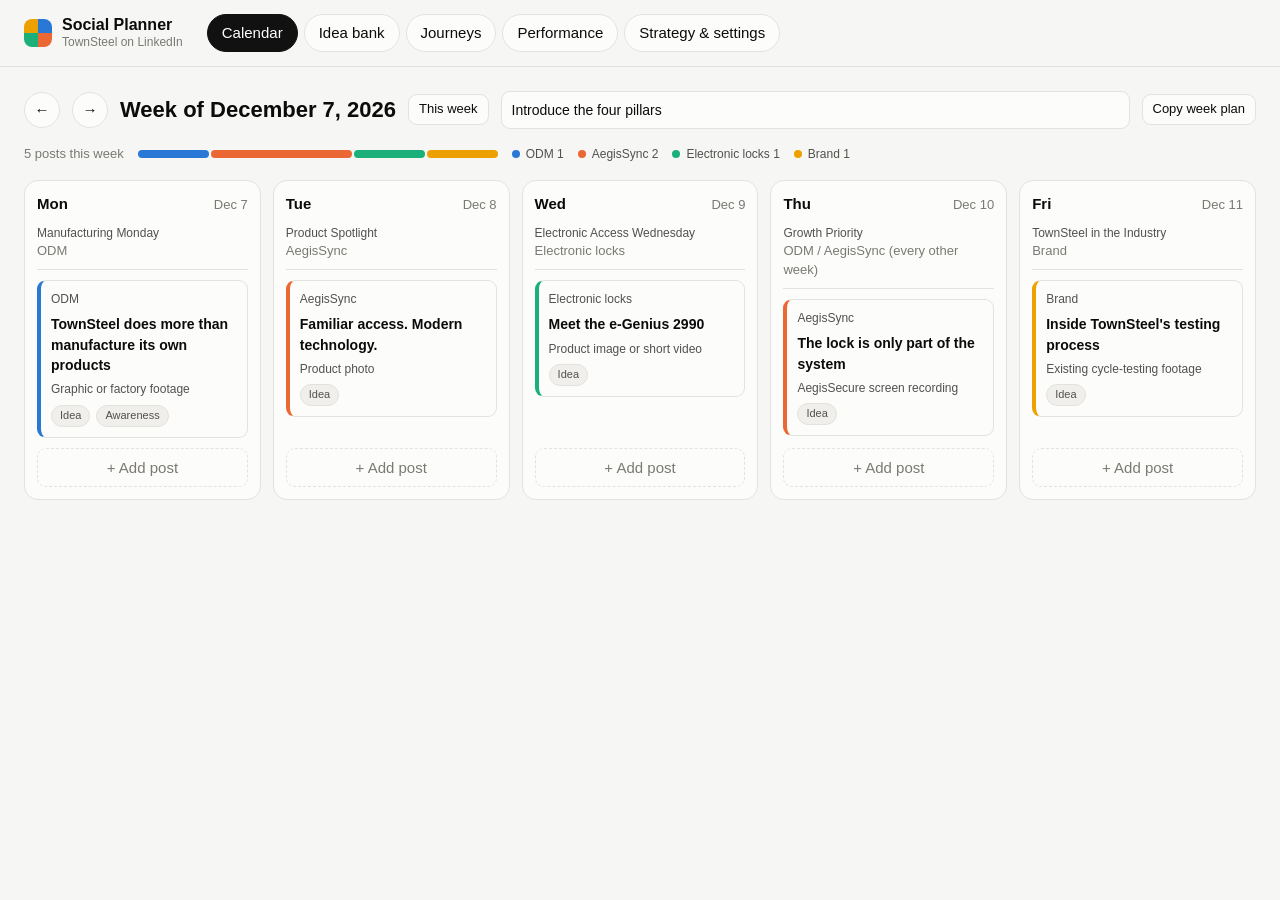
==== townsteel-social-planner/index.html @ 0997a31e "Add files via upload First version of the planner" ====
<!doctype html>
<html lang="en">
<head>
  <meta charset="utf-8">
  <meta name="viewport" content="width=device-width, initial-scale=1">
  <title>TownSteel Social Planner</title>
  <meta name="description" content="A LinkedIn content planner built around flexible content pillars: weekly calendar, idea bank, campaign journeys, and performance tracking.">
  <link rel="stylesheet" href="css/styles.css">
</head>
<body>
  <header class="topbar">
    <div class="brand">
      <span class="brand-mark" aria-hidden="true"></span>
      <div>
        <h1>Social Planner</h1>
        <p class="sub">TownSteel on LinkedIn</p>
      </div>
    </div>
    <nav class="tabs" role="tablist" aria-label="Sections">
      <button class="tab" data-view="calendar" role="tab">Calendar</button>
      <button class="tab" data-view="ideas" role="tab">Idea bank</button>
      <button class="tab" data-view="journeys" role="tab">Journeys</button>
      <button class="tab" data-view="performance" role="tab">Performance</button>
      <button class="tab" data-view="strategy" role="tab">Strategy &amp; settings</button>
    </nav>
  </header>

  <main id="app">
    <section id="view-calendar" class="view" hidden></section>
    <section id="view-ideas" class="view" hidden></section>
    <section id="view-journeys" class="view" hidden></section>
    <section id="view-performance" class="view" hidden></section>
    <section id="view-strategy" class="view" hidden></section>
  </main>

  <dialog id="editor" aria-labelledby="editor-title">
    <form id="editor-form" method="dialog"></form>
  </dialog>

  <div id="toast" role="status" aria-live="polite"></div>
  <div id="tip" role="tooltip"></div>

  <script src="js/seed.js"></script>
  <script src="js/app.js"></script>
</body>
</html>
---- townsteel-social-planner/css/styles.css ----
/* ---------- Design tokens ---------- */
:root {
  color-scheme: light;
  --bg: #f6f6f4;
  --surface: #fcfcfb;
  --surface-2: #f0efec;
  --border: #e3e2de;
  --text: #0b0b0b;
  --text-2: #52514e;
  --text-3: #7a7974;
  --accent: #111111;
  --accent-text: #ffffff;
  --danger: #c43c3b;
  --focus: #2a78d6;

  /* Pillar color set: 8 validated categorical slots, in a fixed order */
  --c0: #2a78d6; --c1: #eb6834; --c2: #1baf7a; --c3: #eda100;
  --c4: #e87ba4; --c5: #008300; --c6: #6250d6; --c7: #e34948;

  --radius: 14px;
  --radius-sm: 9px;
  --shadow: 0 1px 2px rgba(0,0,0,.04), 0 4px 16px rgba(0,0,0,.04);
  --font: -apple-system, BlinkMacSystemFont, "Segoe UI", Inter, Roboto, Helvetica, Arial, sans-serif;
}
@media (prefers-color-scheme: dark) {
  :root {
    color-scheme: dark;
    --bg: #121211;
    --surface: #1a1a19;
    --surface-2: #242423;
    --border: #33332f;
    --text: #f0efec;
    --text-2: #c3c2b7;
    --text-3: #92918a;
    --accent: #f0efec;
    --accent-text: #111111;
    --danger: #e66767;
    --focus: #3987e5;
    --c0: #3987e5; --c1: #d95926; --c2: #199e70; --c3: #c98500;
    --c4: #d55181; --c5: #008300; --c6: #9085e9; --c7: #e66767;
    --shadow: none;
  }
}

* { box-sizing: border-box; }
html { -webkit-text-size-adjust: 100%; }
body {
  margin: 0;
  background: var(--bg);
  color: var(--text);
  font: 15px/1.45 var(--font);
}
button, input, select, textarea { font: inherit; color: inherit; }
:focus-visible { outline: 2px solid var(--focus); outline-offset: 2px; }
h1, h2, h3, h4 { margin: 0; line-height: 1.2; }
p { margin: 0; }
a { color: var(--focus); }

/* ---------- Top bar ---------- */
.topbar {
  position: sticky; top: 0; z-index: 5;
  display: flex; align-items: center; gap: 24px; flex-wrap: wrap;
  padding: 14px 24px;
  background: color-mix(in srgb, var(--bg) 88%, transparent);
  backdrop-filter: blur(8px);
  border-bottom: 1px solid var(--border);
}
.brand { display: flex; align-items: center; gap: 10px; }
.brand-mark {
  width: 28px; height: 28px; border-radius: 8px;
  background: conic-gradient(var(--c0) 0 25%, var(--c1) 0 50%, var(--c2) 0 75%, var(--c3) 0);
}
.brand h1 { font-size: 16px; font-weight: 650; }
.brand .sub { font-size: 12px; color: var(--text-3); }
.tabs { display: flex; gap: 6px; flex-wrap: wrap; }
.tab, .pill-btn {
  border: 1px solid var(--border); background: var(--surface);
  padding: 7px 14px; border-radius: 999px; cursor: pointer; white-space: nowrap;
}
.tab:hover, .pill-btn:hover { border-color: var(--text-3); }
.tab[aria-selected="true"], .pill-btn.active { background: var(--accent); color: var(--accent-text); border-color: var(--accent); }

main { padding: 24px; max-width: 1400px; margin: 0 auto; }

/* ---------- Generic pieces ---------- */
.card {
  background: var(--surface); border: 1px solid var(--border);
  border-radius: var(--radius); box-shadow: var(--shadow); padding: 20px;
}
.row { display: flex; align-items: center; gap: 10px; flex-wrap: wrap; }
.spread { justify-content: space-between; }
.muted { color: var(--text-2); }
.faint { color: var(--text-3); font-size: 13px; }
.section-head { margin-bottom: 16px; }
.section-head h2 { font-size: 22px; font-weight: 650; }
.section-head p { color: var(--text-2); margin-top: 4px; max-width: 70ch; }
.btn {
  border: 1px solid var(--border); background: var(--surface);
  padding: 8px 14px; border-radius: var(--radius-sm); cursor: pointer;
}
.btn:hover { border-color: var(--text-3); }
.btn.primary { background: var(--accent); color: var(--accent-text); border-color: var(--accent); }
.btn.danger { color: var(--danger); }
.btn.small { padding: 5px 10px; font-size: 13px; }
.btn.ghost { border-color: transparent; background: transparent; }
.icon-btn { border: 1px solid var(--border); background: var(--surface); width: 36px; height: 36px; border-radius: 50%; cursor: pointer; }

.chip {
  display: inline-flex; align-items: center; gap: 6px;
  font-size: 12px; color: var(--text-2); white-space: nowrap;
}
.dot { width: 8px; height: 8px; border-radius: 50%; flex: none; background: var(--pc, var(--text-3)); }
.tag {
  display: inline-block; font-size: 11px; padding: 2px 8px; border-radius: 999px;
  background: var(--surface-2); color: var(--text-2); border: 1px solid var(--border);
}
.tag.st-posted { background: var(--accent); color: var(--accent-text); border-color: var(--accent); }


/* ---------- Calendar ---------- */
.week-bar { display: flex; align-items: center; gap: 12px; flex-wrap: wrap; margin-bottom: 16px; }
.week-bar h2 { font-size: 22px; font-weight: 650; }
.week-focus {
  flex: 1 1 260px; min-width: 0;
  border: 1px dashed var(--border); background: transparent; border-radius: var(--radius-sm);
  padding: 7px 10px; color: var(--text-2);
}
.week-focus:hover, .week-focus:focus { border-style: solid; }
.mix { display: flex; align-items: center; gap: 14px; flex-wrap: wrap; margin-bottom: 16px; }
.mix-bar { display: flex; gap: 2px; height: 8px; flex: 1 1 200px; max-width: 360px; }
.mix-bar span { background: var(--pc); border-radius: 4px; }

.week-grid { display: grid; grid-template-columns: repeat(5, minmax(0, 1fr)); gap: 12px; }
.day {
  background: var(--surface); border: 1px solid var(--border); border-radius: var(--radius);
  padding: 12px; display: flex; flex-direction: column; gap: 10px; min-height: 260px;
}
.day.today { border-color: var(--text-2); }
.day-head { display: flex; justify-content: space-between; align-items: baseline; gap: 6px; }
.day-name { font-weight: 650; }
.day-date { color: var(--text-3); font-size: 13px; }
.day-theme { font-size: 12px; color: var(--text-2); border-bottom: 1px solid var(--border); padding-bottom: 8px; }
.post-card {
  text-align: left; width: 100%;
  border: 1px solid var(--border); border-left: 4px solid var(--pc);
  background: var(--surface); border-radius: var(--radius-sm);
  padding: 10px; cursor: pointer; display: flex; flex-direction: column; gap: 6px;
}
.post-card:hover { border-color: var(--text-3); border-left-color: var(--pc); }
.post-card .title { font-weight: 600; font-size: 14px; }
.post-card .format { font-size: 12px; color: var(--text-2); }
.post-card .meta { display: flex; gap: 6px; flex-wrap: wrap; align-items: center; }
.add-slot {
  border: 1px dashed var(--border); background: transparent; color: var(--text-3);
  border-radius: var(--radius-sm); padding: 8px; cursor: pointer; margin-top: auto;
}
.add-slot:hover { color: var(--text); border-color: var(--text-3); }

/* ---------- Lists (ideas, performance table) ---------- */
.filters { display: flex; gap: 6px; flex-wrap: wrap; margin-bottom: 14px; }
.idea-list { display: grid; grid-template-columns: repeat(auto-fill, minmax(280px, 1fr)); gap: 12px; }
.idea { border-left: 4px solid var(--pc); display: flex; flex-direction: column; gap: 8px; padding: 14px 16px; }
.idea .title { font-weight: 600; }
.idea .actions { display: flex; gap: 6px; margin-top: auto; padding-top: 4px; }
.empty { color: var(--text-3); padding: 24px; text-align: center; border: 1px dashed var(--border); border-radius: var(--radius); }

/* ---------- ODM journey ---------- */
.stages { display: grid; gap: 12px; margin-bottom: 16px; }
.stage { display: flex; flex-direction: column; gap: 10px; }
.stage h3 { font-size: 16px; }
.stage .count { color: var(--text-3); font-weight: 400; }
.stage .item { font-size: 14px; padding: 8px 10px; border: 1px solid var(--border); border-radius: var(--radius-sm); cursor: pointer; background: var(--surface); text-align: left; }
.stage .item:hover { border-color: var(--text-3); }
.stage .item small { display: block; color: var(--text-3); }
.checklist label { display: flex; gap: 10px; align-items: flex-start; padding: 8px 0; border-bottom: 1px solid var(--border); cursor: pointer; }
.checklist label:last-child { border-bottom: 0; }
.checklist input { margin-top: 3px; width: 16px; height: 16px; flex: none; accent-color: var(--accent); }
.checklist .done span { color: var(--text-3); text-decoration: line-through; }

/* ---------- Performance ---------- */
.kpis { display: grid; grid-template-columns: repeat(4, minmax(0, 1fr)); gap: 12px; margin-bottom: 16px; }
.kpi .label { font-size: 13px; color: var(--text-2); }
.kpi .value { font-size: 28px; font-weight: 650; margin-top: 4px; font-variant-numeric: tabular-nums; }
.kpi .note { font-size: 12px; color: var(--text-3); margin-top: 2px; }
.charts { display: grid; grid-template-columns: repeat(2, minmax(0, 1fr)); gap: 12px; margin-bottom: 16px; }
.chart h3 { font-size: 15px; font-weight: 600; }
.chart .faint { margin: 2px 0 14px; }
.hbar { display: grid; grid-template-columns: 120px 1fr 64px; align-items: center; gap: 10px; padding: 5px 0; cursor: default; }
.hbar .name { font-size: 13px; color: var(--text-2); overflow: hidden; text-overflow: ellipsis; white-space: nowrap; }
.hbar .track { height: 22px; position: relative; border-left: 1px solid var(--border); }
.hbar .fill { height: 100%; background: var(--pc); border-radius: 0 4px 4px 0; min-width: 2px; }
.hbar .val { font-size: 13px; text-align: right; font-variant-numeric: tabular-nums; }
.hbar:hover .fill { filter: brightness(1.08); }
.table-wrap { overflow-x: auto; }
table { width: 100%; border-collapse: collapse; font-size: 14px; }
th, td { text-align: left; padding: 9px 10px; border-bottom: 1px solid var(--border); white-space: nowrap; }
th { font-size: 12px; color: var(--text-2); font-weight: 600; }
td.num, th.num { text-align: right; font-variant-numeric: tabular-nums; }
td.title-cell { white-space: normal; min-width: 220px; }
tr.clickable { cursor: pointer; }
tr.clickable:hover td { background: var(--surface-2); }
.grid-2 { display: grid; grid-template-columns: repeat(2, minmax(0, 1fr)); gap: 12px; }

/* ---------- Strategy & settings ---------- */
.pillar-cards { display: grid; grid-template-columns: repeat(2, minmax(0, 1fr)); gap: 12px; margin-bottom: 16px; }
.pillar-card { border-top: 4px solid var(--pc); }
.pillar-card h3 { font-size: 16px; margin-bottom: 4px; }
.pillar-card dl { margin: 10px 0 0; display: grid; gap: 6px; font-size: 14px; }
.pillar-card dt { font-size: 12px; color: var(--text-3); }
.pillar-card dd { margin: 0; color: var(--text-2); }
.theme-row { display: grid; grid-template-columns: 40px 1.3fr 1fr 1fr; gap: 8px; align-items: center; padding: 8px 0; border-bottom: 1px solid var(--border); }
.theme-row:last-child { border-bottom: 0; }
.rules li { margin-bottom: 6px; color: var(--text-2); }

/* ---------- Forms & dialog ---------- */
label.field { display: flex; flex-direction: column; gap: 5px; font-size: 13px; color: var(--text-2); }
input[type="text"], input[type="url"], input[type="date"], input[type="number"], select, textarea {
  width: 100%; border: 1px solid var(--border); background: var(--surface); border-radius: var(--radius-sm);
  padding: 8px 10px; color: var(--text); font-size: 14px;
}
textarea { resize: vertical; min-height: 90px; }
dialog {
  border: 1px solid var(--border); border-radius: var(--radius); padding: 0;
  width: min(680px, calc(100vw - 32px)); max-height: calc(100vh - 32px);
  background: var(--surface); color: var(--text);
}
dialog::backdrop { background: rgba(0,0,0,.35); }
.dlg-head { display: flex; justify-content: space-between; align-items: center; padding: 16px 20px; border-bottom: 1px solid var(--border); position: sticky; top: 0; background: var(--surface); z-index: 1; }
.dlg-head h2 { font-size: 17px; }
.dlg-body { padding: 18px 20px; display: grid; gap: 14px; }
.dlg-foot { display: flex; gap: 8px; justify-content: space-between; flex-wrap: wrap; padding: 14px 20px; border-top: 1px solid var(--border); position: sticky; bottom: 0; background: var(--surface); }
.form-2 { display: grid; grid-template-columns: 1fr 1fr; gap: 12px; }
.form-3 { display: grid; grid-template-columns: repeat(3, 1fr); gap: 12px; }
fieldset { border: 1px solid var(--border); border-radius: var(--radius-sm); padding: 12px 14px 14px; margin: 0; }
legend { font-size: 13px; font-weight: 600; padding: 0 6px; }
.counter { font-size: 12px; color: var(--text-3); text-align: right; }
.counter.warn { color: var(--danger); }

#toast {
  position: fixed; left: 50%; bottom: 24px; transform: translateX(-50%) translateY(20px);
  background: var(--accent); color: var(--accent-text); padding: 10px 16px; border-radius: 999px;
  opacity: 0; pointer-events: none; transition: .2s; font-size: 14px; z-index: 50;
}
#toast.show { opacity: 1; transform: translateX(-50%) translateY(0); }
#tip {
  position: fixed; z-index: 60; pointer-events: none; opacity: 0;
  background: var(--surface); color: var(--text); border: 1px solid var(--border);
  border-radius: var(--radius-sm); padding: 8px 10px; font-size: 13px; box-shadow: 0 4px 16px rgba(0,0,0,.12);
  max-width: 240px;
}
#tip.show { opacity: 1; }
#tip b { display: block; margin-bottom: 2px; }

/* ---------- Flexible settings ---------- */
.pillar-card .card-actions { display: flex; gap: 4px; flex-wrap: wrap; margin-top: 12px; }
.pillar-card.archived { opacity: .6; }
.swatches { display: flex; gap: 8px; flex-wrap: wrap; }
.swatch { position: relative; }
.swatch input { position: absolute; opacity: 0; inset: 0; cursor: pointer; }
.swatch span { display: block; width: 30px; height: 30px; border-radius: 50%; background: var(--pc); border: 3px solid var(--surface); box-shadow: 0 0 0 1px var(--border); }
.swatch input:checked + span { box-shadow: 0 0 0 2px var(--text); }
.swatch input:focus-visible + span { outline: 2px solid var(--focus); outline-offset: 2px; }
.swatch.used span::after { content: ""; position: absolute; right: -2px; top: -2px; width: 9px; height: 9px; border-radius: 50%; background: var(--text-3); border: 2px solid var(--surface); }
.chip-list { display: flex; gap: 6px; flex-wrap: wrap; margin-bottom: 10px; }
.chip-edit { display: inline-flex; align-items: center; gap: 4px; padding: 4px 6px 4px 10px; border: 1px solid var(--border); border-radius: 999px; font-size: 13px; background: var(--surface); }
.chip-edit button { border: 0; background: transparent; cursor: pointer; color: var(--text-3); padding: 0 4px; font-size: 13px; }
.chip-edit button:hover { color: var(--danger); }
.chip-edit.locked { padding-right: 10px; }
.add-row { display: flex; gap: 8px; }
.add-row input { flex: 1; min-width: 0; }
.check-item { display: flex; gap: 10px; align-items: flex-start; padding: 8px 0; border-bottom: 1px solid var(--border); }
.check-item label { display: flex; gap: 10px; align-items: flex-start; flex: 1; cursor: pointer; }
.check-item input[type=checkbox] { margin-top: 3px; width: 16px; height: 16px; flex: none; accent-color: var(--accent); }
.check-item.done label span { color: var(--text-3); text-decoration: line-through; }
.check-item .x { border: 0; background: transparent; color: var(--text-3); cursor: pointer; }
.check-item .x:hover { color: var(--danger); }
.journey { margin-bottom: 32px; }
.journey-head { display: flex; align-items: center; gap: 10px; margin-bottom: 12px; flex-wrap: wrap; }
.journey-head h3 { font-size: 18px; }
.stages { grid-template-columns: repeat(var(--n, 3), minmax(0, 1fr)); }
.stage-notes { display: grid; gap: 8px; }
.stage-note-row { display: grid; grid-template-columns: 120px 1fr; gap: 8px; align-items: center; font-size: 13px; }

/* ---------- Responsive ---------- */
@media (max-width: 1000px) {
  .week-grid { grid-template-columns: repeat(2, minmax(0, 1fr)); }
  .kpis { grid-template-columns: repeat(2, minmax(0, 1fr)); }
  .charts, .grid-2, .pillar-cards { grid-template-columns: 1fr; }
  .stages { grid-template-columns: repeat(2, minmax(0, 1fr)); }
}
@media (max-width: 640px) {
  .topbar { padding: 12px 16px; gap: 12px; }
  .tabs { flex-wrap: nowrap; overflow-x: auto; width: 100%; padding-bottom: 2px; }
  main { padding: 16px; }
  .week-grid, .stages { grid-template-columns: 1fr; }
  .day { min-height: 0; }
  .stage-note-row { grid-template-columns: 1fr; }
  .form-2, .form-3 { grid-template-columns: 1fr; }
  .theme-row { grid-template-columns: 40px 1fr; }
  .theme-row > :nth-child(n+3) { grid-column: 2; }
  .theme-row.faint { display: none; }
  .hbar { grid-template-columns: 90px 1fr 56px; }
}
@media print {
  .topbar, .add-slot, .week-bar button { display: none; }
}
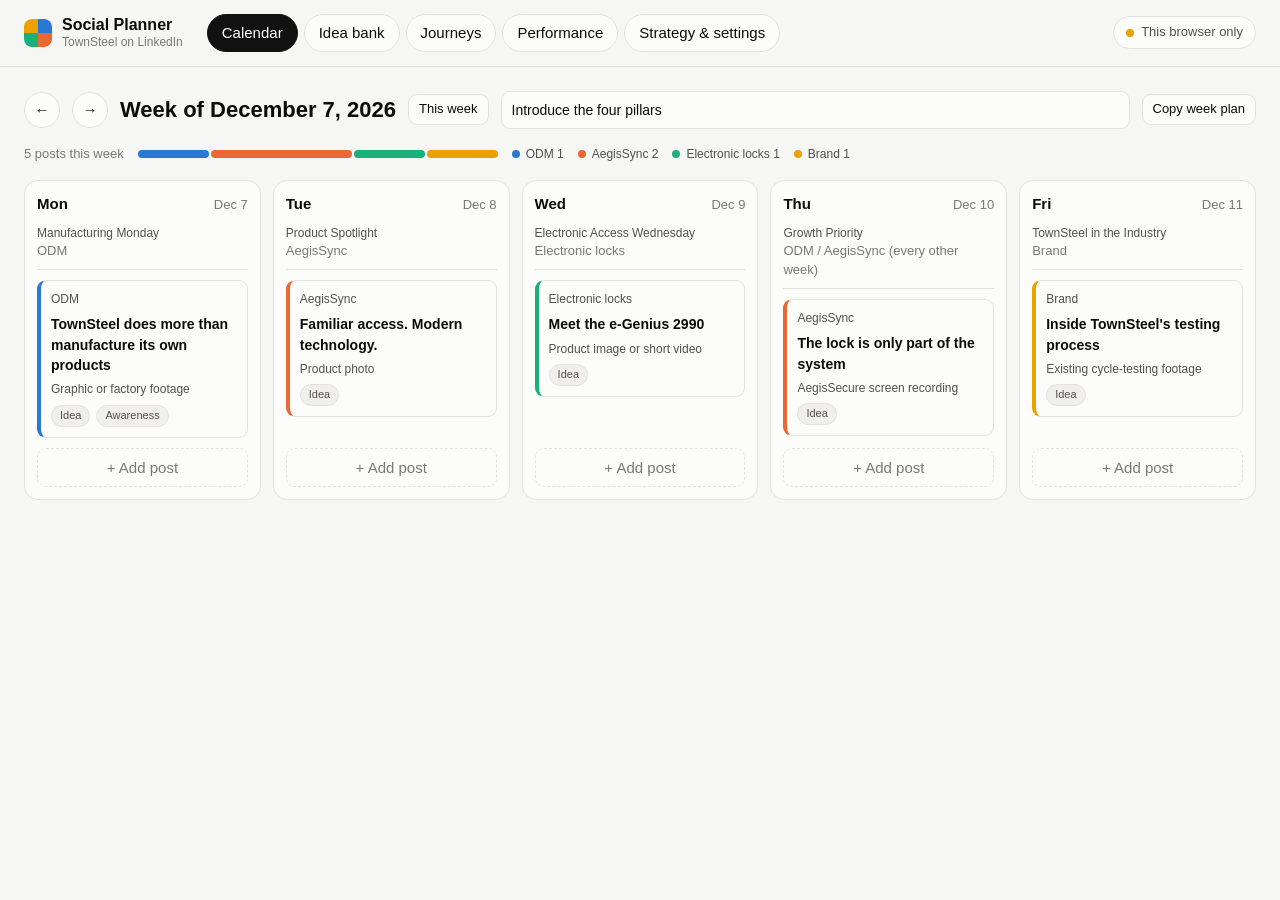
==== commit 8f882992: "Add files via upload add cloud sync" ====
--- a/townsteel-social-planner/index.html
+++ b/townsteel-social-planner/index.html
@@ -23,6 +23,7 @@
       <button class="tab" data-view="performance" role="tab">Performance</button>
       <button class="tab" data-view="strategy" role="tab">Strategy &amp; settings</button>
     </nav>
+    <button class="sync-pill" id="sync-status" data-view="strategy" data-state="local" type="button">This browser only</button>
   </header>
 
   <main id="app">
@@ -37,10 +38,29 @@
     <form id="editor-form" method="dialog"></form>
   </dialog>
 
+  <div id="auth" hidden>
+    <div class="auth-card">
+      <span class="brand-mark" aria-hidden="true"></span>
+      <h2>Sign in to your planner</h2>
+      <p class="muted">Your plan is saved to your account, so it's the same on every browser and computer.</p>
+      <form id="auth-form">
+        <label class="field">Email<input type="email" name="email" autocomplete="email" required></label>
+        <label class="field">Password<input type="password" name="password" autocomplete="current-password" required minlength="6"></label>
+        <div class="row auth-actions">
+          <button class="btn primary" type="submit" value="signin">Sign in</button>
+          <button class="btn" type="submit" value="signup">Create account</button>
+        </div>
+        <p id="auth-msg" role="status" aria-live="polite"></p>
+      </form>
+    </div>
+  </div>
+
   <div id="toast" role="status" aria-live="polite"></div>
   <div id="tip" role="tooltip"></div>
 
+  <script src="js/config.js"></script>
   <script src="js/seed.js"></script>
+  <script src="js/cloud.js"></script>
   <script src="js/app.js"></script>
 </body>
 </html>
--- a/townsteel-social-planner/css/styles.css
+++ b/townsteel-social-planner/css/styles.css
@@ -281,6 +281,34 @@
 .stage-notes { display: grid; gap: 8px; }
 .stage-note-row { display: grid; grid-template-columns: 120px 1fr; gap: 8px; align-items: center; font-size: 13px; }
 
+/* ---------- Cloud sync ---------- */
+.sync-pill {
+  margin-left: auto; display: inline-flex; align-items: center; gap: 7px;
+  border: 1px solid var(--border); background: var(--surface); color: var(--text-2);
+  padding: 6px 12px; border-radius: 999px; font-size: 13px; cursor: pointer; white-space: nowrap;
+}
+.sync-pill::before { content: ""; width: 8px; height: 8px; border-radius: 50%; background: var(--text-3); }
+.sync-pill[data-state="synced"]::before { background: var(--c2); }
+.sync-pill[data-state="saving"]::before { background: var(--c0); }
+.sync-pill[data-state="offline"]::before, .sync-pill[data-state="local"]::before { background: var(--c3); }
+.sync-pill[data-state="error"]::before, .sync-pill[data-state="signed-out"]::before { background: var(--danger); }
+#auth {
+  position: fixed; inset: 0; z-index: 40; display: grid; place-items: center; padding: 16px;
+  background: color-mix(in srgb, var(--bg) 92%, transparent); backdrop-filter: blur(6px);
+}
+#auth[hidden] { display: none; }
+body.locked { overflow: hidden; }
+.auth-card {
+  width: min(420px, 100%); background: var(--surface); border: 1px solid var(--border);
+  border-radius: var(--radius); box-shadow: 0 8px 40px rgba(0,0,0,.08); padding: 28px; display: grid; gap: 14px;
+}
+.auth-card h2 { font-size: 20px; }
+.auth-card form { display: grid; gap: 12px; }
+.auth-card input { width: 100%; border: 1px solid var(--border); background: var(--surface); border-radius: var(--radius-sm); padding: 9px 10px; color: var(--text); font-size: 15px; }
+.auth-actions .btn { flex: 1; }
+#auth-msg { font-size: 14px; color: var(--text-2); min-height: 1.2em; }
+#auth-msg.error { color: var(--danger); }
+
 /* ---------- Responsive ---------- */
 @media (max-width: 1000px) {
   .week-grid { grid-template-columns: repeat(2, minmax(0, 1fr)); }
@@ -290,6 +318,8 @@
 }
 @media (max-width: 640px) {
   .topbar { padding: 12px 16px; gap: 12px; }
+  .sync-pill { position: absolute; top: 14px; right: 16px; }
+  .topbar { position: sticky; }
   .tabs { flex-wrap: nowrap; overflow-x: auto; width: 100%; padding-bottom: 2px; }
   main { padding: 16px; }
   .week-grid, .stages { grid-template-columns: 1fr; }
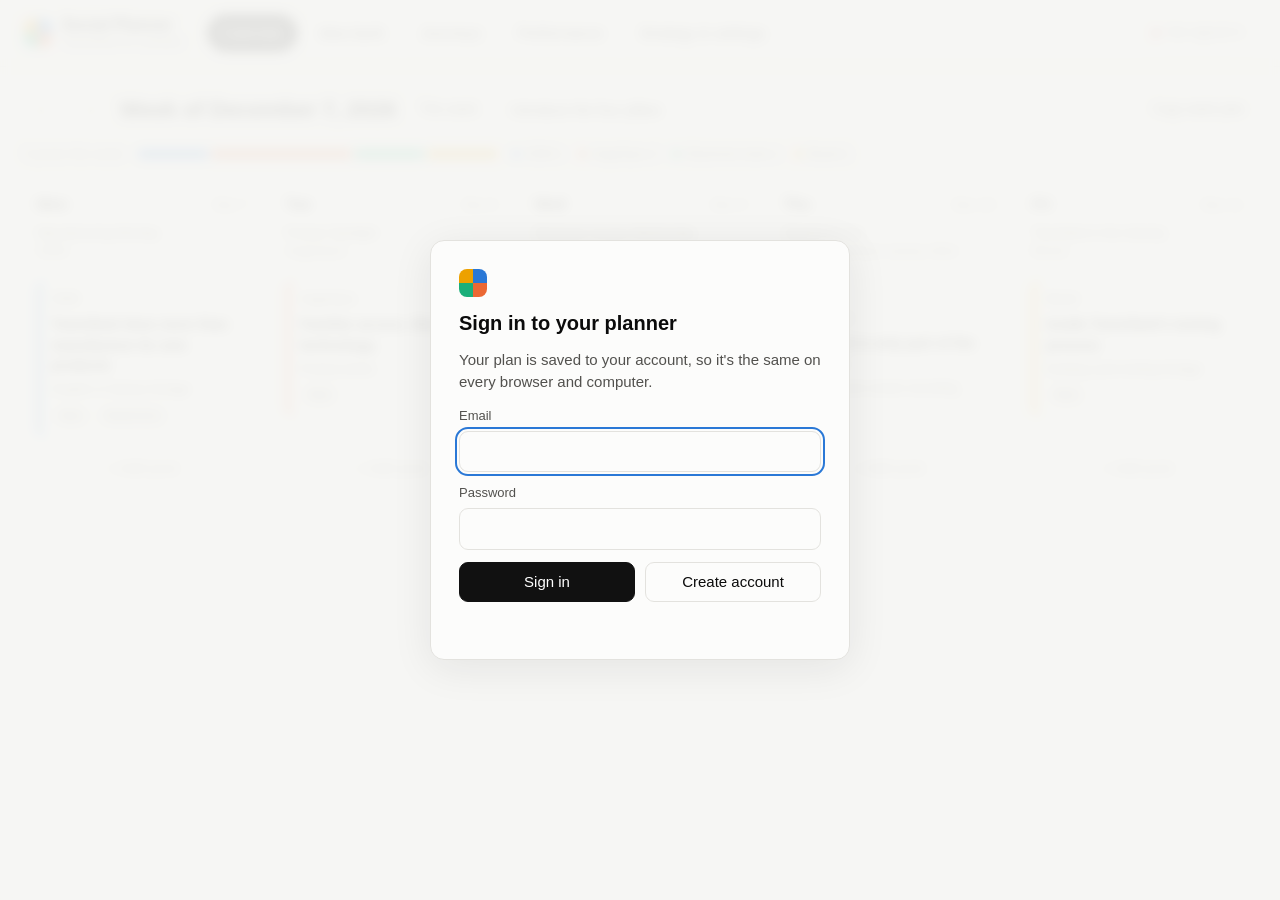
==== commit de571d31: "Add files via upload" ====
--- a/townsteel-social-planner/index.html
+++ b/townsteel-social-planner/index.html
@@ -5,7 +5,7 @@
   <meta name="viewport" content="width=device-width, initial-scale=1">
   <title>TownSteel Social Planner</title>
   <meta name="description" content="A LinkedIn content planner built around flexible content pillars: weekly calendar, idea bank, campaign journeys, and performance tracking.">
-  <link rel="stylesheet" href="css/styles.css">
+  <link rel="stylesheet" href="css/styles.css?v=4">
 </head>
 <body>
   <header class="topbar">
@@ -58,9 +58,9 @@
   <div id="toast" role="status" aria-live="polite"></div>
   <div id="tip" role="tooltip"></div>
 
-  <script src="js/config.js"></script>
-  <script src="js/seed.js"></script>
-  <script src="js/cloud.js"></script>
-  <script src="js/app.js"></script>
+  <script src="js/config.js?v=4"></script>
+  <script src="js/seed.js?v=4"></script>
+  <script src="js/cloud.js?v=4"></script>
+  <script src="js/app.js?v=4"></script>
 </body>
 </html>
--- a/townsteel-social-planner/css/styles.css
+++ b/townsteel-social-planner/css/styles.css
@@ -162,6 +162,9 @@
 .idea { border-left: 4px solid var(--pc); display: flex; flex-direction: column; gap: 8px; padding: 14px 16px; }
 .idea .title { font-weight: 600; }
 .idea .actions { display: flex; gap: 6px; margin-top: auto; padding-top: 4px; }
+.idea.is-posted { opacity: .75; }
+.list-divider { font-size: 15px; font-weight: 600; margin: 24px 0 12px; padding-top: 16px; border-top: 1px solid var(--border); }
+.filters + .filters { margin-top: -6px; }
 .empty { color: var(--text-3); padding: 24px; text-align: center; border: 1px dashed var(--border); border-radius: var(--radius); }
 
 /* ---------- ODM journey ---------- */
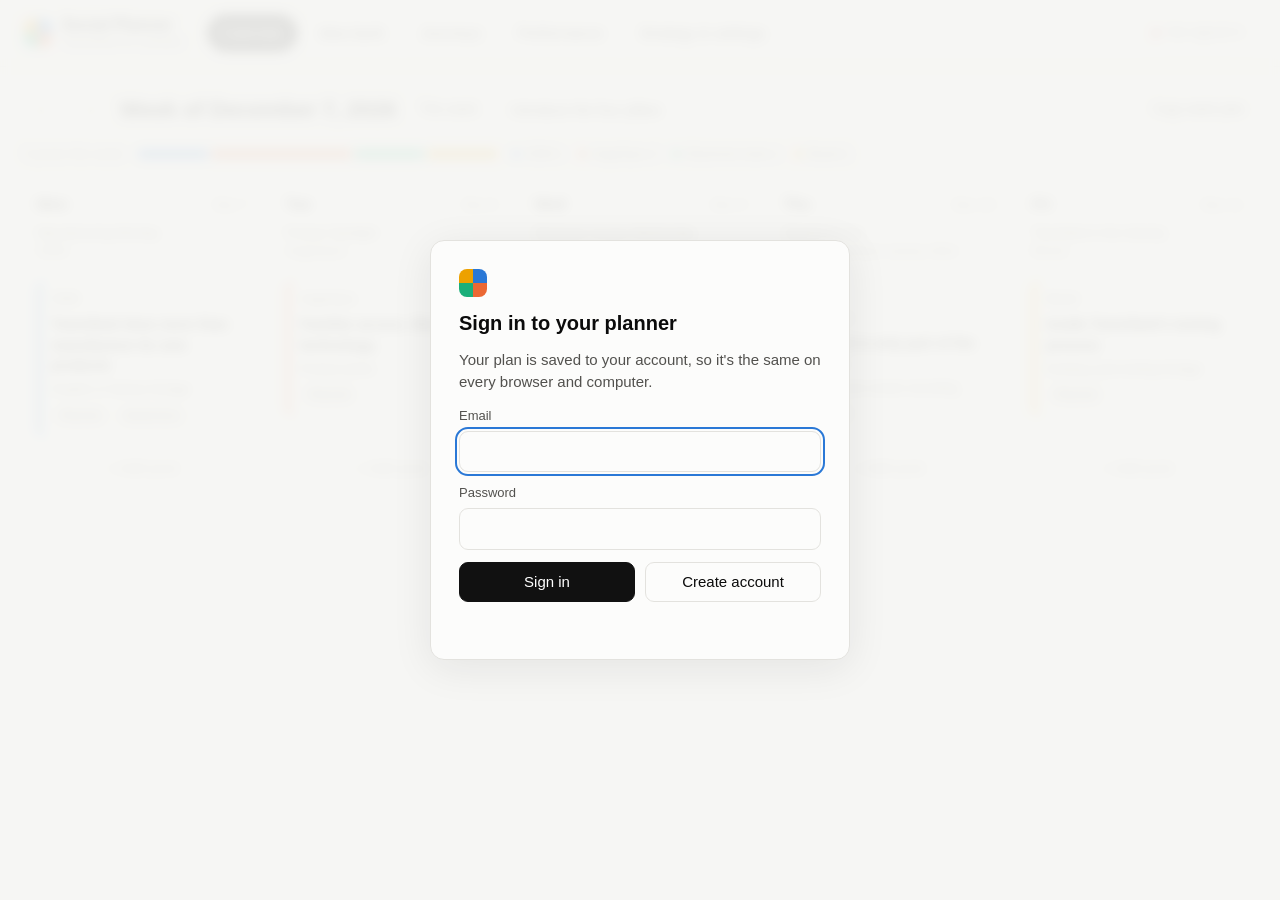
==== commit 6922631c: "Add files via upload" ====
--- a/townsteel-social-planner/index.html
+++ b/townsteel-social-planner/index.html
@@ -5,7 +5,7 @@
   <meta name="viewport" content="width=device-width, initial-scale=1">
   <title>TownSteel Social Planner</title>
   <meta name="description" content="A LinkedIn content planner built around flexible content pillars: weekly calendar, idea bank, campaign journeys, and performance tracking.">
-  <link rel="stylesheet" href="css/styles.css?v=4">
+  <link rel="stylesheet" href="css/styles.css?v=5">
 </head>
 <body>
   <header class="topbar">
@@ -58,9 +58,9 @@
   <div id="toast" role="status" aria-live="polite"></div>
   <div id="tip" role="tooltip"></div>
 
-  <script src="js/config.js?v=4"></script>
-  <script src="js/seed.js?v=4"></script>
-  <script src="js/cloud.js?v=4"></script>
-  <script src="js/app.js?v=4"></script>
+  <script src="js/config.js?v=5"></script>
+  <script src="js/seed.js?v=5"></script>
+  <script src="js/cloud.js?v=5"></script>
+  <script src="js/app.js?v=5"></script>
 </body>
 </html>
